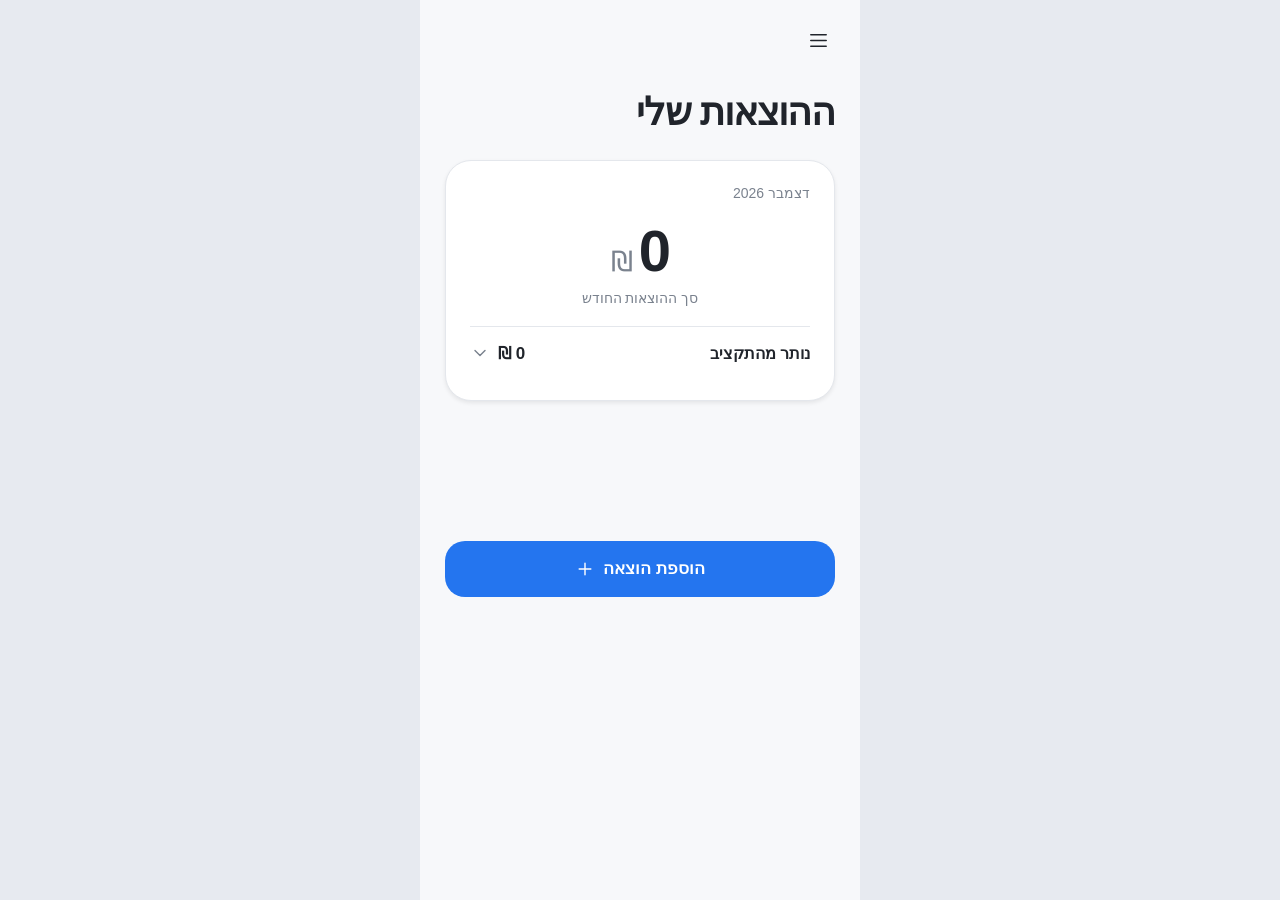
==== ui-reference/index.html @ cd1a4cd1 "Add web UI reference and ignore archive" ====
<!doctype html>
<html lang="he" dir="rtl">
<head>
  <meta charset="utf-8">
  <meta name="viewport" content="width=device-width, initial-scale=1, viewport-fit=cover">
  <title>ManyManager UI reference</title>
  <link rel="stylesheet" href="css/tokens.css">
  <link rel="stylesheet" href="css/base.css">
  <link rel="stylesheet" href="css/components.css">
  <link rel="stylesheet" href="css/screens/home.css">
  <link rel="stylesheet" href="css/screens/summary.css">
  <link rel="stylesheet" href="css/screens/budget.css">
  <link rel="stylesheet" href="css/screens/settings.css">
</head>
<body>
  <div id="app" class="app">
    <header class="topbar"><button id="menu-button" class="icon-button" type="button"></button></header>
    <main id="page-scroll" class="page-scroll"><div id="page" class="page"></div></main>
  </div>
  <div id="overlay-root"></div>
  <script type="module" src="js/app.js"></script>
</body>
</html>
---- ui-reference/css/tokens.css ----
:root {
  --background:#f7f8fa;
  --surface:#fff;
  --text:#20242b;
  --muted:#7a828e;
  --line:#e4e7ec;
  --field:#edf0f4;
  --blue:#1769eb;
  --selected:#e8f0ff;
  --outer:#e7eaf0;
  --white:#fff;
  --chip-border:#8db8ff;
  --button:#2475ef;
  --card-radius:26px;
  --chip-radius:12px}
:root[data-theme="dark"] {
  --background:#15171b;
  --surface:#22252b;
  --text:#f1f3f7;
  --muted:#a0a7b3;
  --line:#30343c;
  --field:#292d35;
  --blue:#73a6ff;
  --selected:#223c63;
  --outer:#101216}
---- ui-reference/css/base.css ----
* {
  box-sizing:border-box}
html,body {
  margin:0;
  min-height:100%;
  font-family:Roboto,"Noto Sans Hebrew","Arial",sans-serif;
  color:var(--text);
  background:var(--outer)}
button,input,textarea {
  font:inherit}
button {
  cursor:pointer}
button:disabled {
  cursor:default}
.app {
  width:min(100%,440px);
  height:100dvh;
  margin:auto;
  background:var(--background);
  display:flex;
  flex-direction:column;
  overflow:hidden}
.topbar {
  height:66px;
  flex:none;
  padding:18px 20px 4px;
  display:flex;
  align-items:center}
.page-scroll {
  flex:1;
  min-height:0;
  overflow:auto;
  overscroll-behavior:contain}
.page {
  padding:24px 25px 32px}
.muted {
  color:var(--muted)}
.blue {
  color:var(--blue)}
.divider {
  height:1px;
  background:var(--line)}
.spacer {
  flex:1}
h1,h2,p {
  margin:0}
h1 {
  font-size:34px;
  line-height:1.2;
  letter-spacing:-.03em}
h2 {
  font-size:19px;
  line-height:1.25}
button {
  border:0;
  background:none;
  color:inherit;
  text-align:inherit}
.icon-button {
  width:44px;
  height:44px;
  display:grid;
  place-items:center;
  padding:10px;
  flex:none}
.icon {
  width:23px;
  height:23px;
  display:block;
  fill:none;
  stroke:currentColor;
  stroke-width:1.7;
  stroke-linecap:round;
  stroke-linejoin:round}
.icon.small {
  width:20px;
  height:20px}
.icon.muted {
  color:var(--muted)}
input,textarea {
  outline:none}
.fade-in {
  animation:appear .18s ease}
@keyframes appear {
  from {
  opacity:.6}
to {
  opacity:1}
}
@media(max-width:440px) {
  html,body {
  background:var(--background)}
}
---- ui-reference/css/components.css ----
.card {
  background:var(--surface);
  border:1px solid var(--line);
  border-radius:var(--card-radius)}
.chip {
  background:var(--field);
  border:1px solid transparent;
  border-radius:var(--chip-radius);
  padding:11px;
  font-size:13px;
  min-height:48px}
.chip.selected {
  background:var(--selected);
  border-color:var(--chip-border);
  color:var(--blue)}
.primary {
  background:var(--button);
  color:#fff;
  border-radius:20px;
  font-weight:700}
.primary:disabled,.disabled {
  opacity:.45}
.month-row {
  display:flex;
  align-items:center;
  justify-content:center}
.month-label {
  flex:1;
  text-align:center;
  font-size:15px;
  font-weight:700}
.scrim {
  position:fixed;
  inset:0;
  background:rgba(0,0,0,.38);
  z-index:5;
  display:flex}
.overlay-stage {
  width:min(100%,440px);
  height:100%;
  margin-inline:auto;
  display:flex}
.drawer {
  width:min(320px,85%);
  height:100%;
  background:var(--surface);
  overflow:auto;
  padding:25px;
  animation:drawer-in .28s ease}
.drawer.from-right {
  margin-inline-start:0;
  border-radius:30px 0 0 30px}
.drawer.from-left {
  border-radius:0 30px 30px 0}
.drawer-head,.sheet-head {
  display:flex;
  align-items:center;
  margin-bottom:23px}
.drawer-head h2,.sheet-head h2 {
  flex:1;
  font-size:23px}
.drawer-nav {
  display:block;
  width:100%;
  font-size:17px;
  padding:20px 8px}
.sheet-wrap .overlay-stage {
  align-items:flex-end;
  justify-content:center}
.sheet {
  width:100%;
  max-height:92dvh;
  background:var(--surface);
  border-radius:30px 30px 0 0;
  overflow:auto;
  padding:25px;
  animation:sheet-in .32s ease-out}
.drag-area {
  height:48px;
  touch-action:none}
.drag-track {
  width:36px;
  height:5px;
  background:var(--line);
  border-radius:10px;
  margin:auto}
.field-label {
  display:block;
  font-size:14px;
  font-weight:700;
  margin-bottom:12px}
.sheet-field {
  display:block;
  width:100%;
  background:var(--field);
  border:0;
  border-radius:12px;
  padding:14px;
  min-height:48px;
  font-size:14px;
  color:var(--text)}
.sheet-field::placeholder {
  color:var(--muted)}
.form-row {
  display:flex;
  gap:12px}
.form-row>div {
  flex:1;
  min-width:0}
@keyframes sheet-in {
  from {
  transform:translateY(100%)}
to {
  transform:translateY(0)}
}
@keyframes drawer-in {
  from {
  opacity:.5}
to {
  opacity:1}
}

.intro {
  font-size:13px;
  color:var(--muted);
  margin-bottom:10px}

.amount-input {
  width:100%;
  font-size:44px;
  color:var(--text);
  border:0;
  border-bottom:1px solid var(--line);
  background:transparent;
  padding:8px 0;
  direction:ltr;
  text-align:start}
.amount-input::placeholder {
  color:var(--muted)}
.sheet .section {
  margin-top:23px}
.sheet .empty {
  font-size:13px;
  color:var(--muted)}
.sheet .form-row {
  margin-top:15px}
.sheet .save {
  width:100%;
  min-height:58px;
  margin-top:23px;
  font-size:17px;
  background:var(--blue)}

[dir=rtl] .month-row .icon {
  transform:scaleX(-1)}
---- ui-reference/css/screens/home.css ----
.home-title {
  font-size:38px}
.home-card {
  margin-top:24px;
  padding:24px 24px 20px;
  box-shadow:0 2px 4px rgba(0,0,0,.08)}
.home-month {
  font-size:14px;
  color:var(--muted)}
.amount-display {
  direction:ltr;
  display:flex;
  justify-content:center;
  align-items:baseline;
  gap:6px;
  margin-top:16px}
.amount-display .currency {
  font-size:28px;
  color:var(--muted)}
.amount-display .number {
  font-size:58px;
  font-weight:700;
  letter-spacing:-.03em}
.home-total-caption {
  text-align:center;
  color:var(--muted);
  font-size:14px;
  margin:6px 0 20px}
.budget-toggle {
  width:100%;
  display:flex;
  align-items:center;
  padding:16px 0;
  font-size:16px;
  font-weight:700;
  min-height:52px}
.budget-toggle .money {
  font-size:17px;
  direction:ltr}
.budget-toggle .icon {
  margin-inline-start:8px}
.budget-toggle.open .icon {
  transform:rotate(180deg)}
.budget-breakdown {
  border-top:1px solid var(--line);
  padding-top:14px;
  overflow:hidden}
.budget-breakdown[hidden] {
  display:none}
.budget-line {
  display:flex;
  justify-content:space-between;
  color:var(--muted);
  font-size:14px;
  padding-bottom:10px}
.budget-empty {
  text-align:center;
  color:var(--muted);
  font-size:14px;
  padding:12px 0 6px}
.add-expense {
  margin-top:140px;
  height:56px;
  width:100%;
  display:flex;
  justify-content:center;
  align-items:center;
  gap:8px;
  font-size:17px}
.home-bottom {
  height:24px}
---- ui-reference/css/screens/summary.css ----
.summary-month {
  margin-top:28px}
.summary-amount {
  margin:17px 0 6px;
  display:flex;
  justify-content:center;
  align-items:baseline;
  direction:ltr;
  gap:5px}
.summary-amount .currency {
  font-size:26px;
  color:var(--muted)}
.summary-amount .number {
  font-size:48px;
  font-weight:700}
.count {
  text-align:center;
  font-size:13px;
  color:var(--muted)}
.tabs {
  display:flex;
  margin-top:26px}
.tab {
  flex:1;
  min-width:0;
  min-height:49px;
  padding:10px 3px;
  text-align:center;
  font-size:13px;
  color:var(--muted);
  border-bottom:1px solid var(--line)}
.tab.selected {
  font-weight:700;
  color:var(--blue);
  border-bottom:2px solid var(--blue)}
.summary-panel {
  margin-top:25px}
.summary-panel h2 {
  margin-bottom:7px}
.summary-panel .description {
  font-size:12px;
  color:var(--muted);
  margin-bottom:15px}
.summary-panel .empty {
  font-size:13px;
  color:var(--muted)}
.summary-panel .explanation {
  font-size:12px;
  line-height:1.3;
  color:var(--muted);
  margin-top:19px}
.summary-panel.all .description {
  margin-bottom:25px}
---- ui-reference/css/screens/budget.css ----
.budget-page .month-row {
  margin-top:28px}
.budget-card {
  margin-top:24px;
  padding:24px}
.budget-card .caption {
  font-size:13px;
  color:var(--muted)}
.budget-card .total {
  font-size:40px;
  font-weight:700;
  direction:ltr;
  text-align:start;
  margin-top:12px}
.budget-no-sources {
  font-size:14px;
  color:var(--muted);
  margin-top:24px}
.manage-sources {
  display:block;
  width:100%;
  min-height:48px;
  margin-top:16px;
  padding:14px;
  text-align:start;
  font-size:14px;
  color:var(--blue)}
---- ui-reference/css/screens/settings.css ----
.settings-heading {
  font-size:12px;
  color:var(--muted);
  margin-top:28px;
  margin-bottom:8px}
.settings-heading.first {
  margin-top:28px}
.setting-row {
  width:100%;
  min-height:78px;
  display:flex;
  align-items:center;
  padding:14px 0}
.setting-row .icon {
  width:24px;
  height:24px;
  color:var(--muted);
  margin-inline-end:16px}
.setting-copy {
  flex:1;
  min-width:0}
.setting-title {
  display:block;
  font-size:16px}
.setting-subtitle {
  display:block;
  font-size:12px;
  color:var(--muted);
  margin-top:6px}
.setting-chevron {
  font-size:18px;
  color:var(--muted);
  transition:transform .18s}
.setting-row[aria-expanded=true] .setting-chevron {
  transform:rotate(90deg)}
.setting-details {
  padding-inline-start:40px;
  padding-bottom:20px}
.setting-details[hidden] {
  display:none}
.setting-details .empty {
  color:var(--muted);
  font-size:13px}
.setting-form {
  display:flex;
  align-items:center;
  gap:8px;
  margin-top:14px}
.setting-form input {
  flex:1;
  min-width:0}
.setting-form button {
  min-height:48px;
  padding:12px}
.chips {
  display:flex;
  flex-wrap:wrap;
  gap:8px}
.setting-divider {
  margin-top:20px}
.settings-note {
  font-size:12px;
  color:var(--muted)}
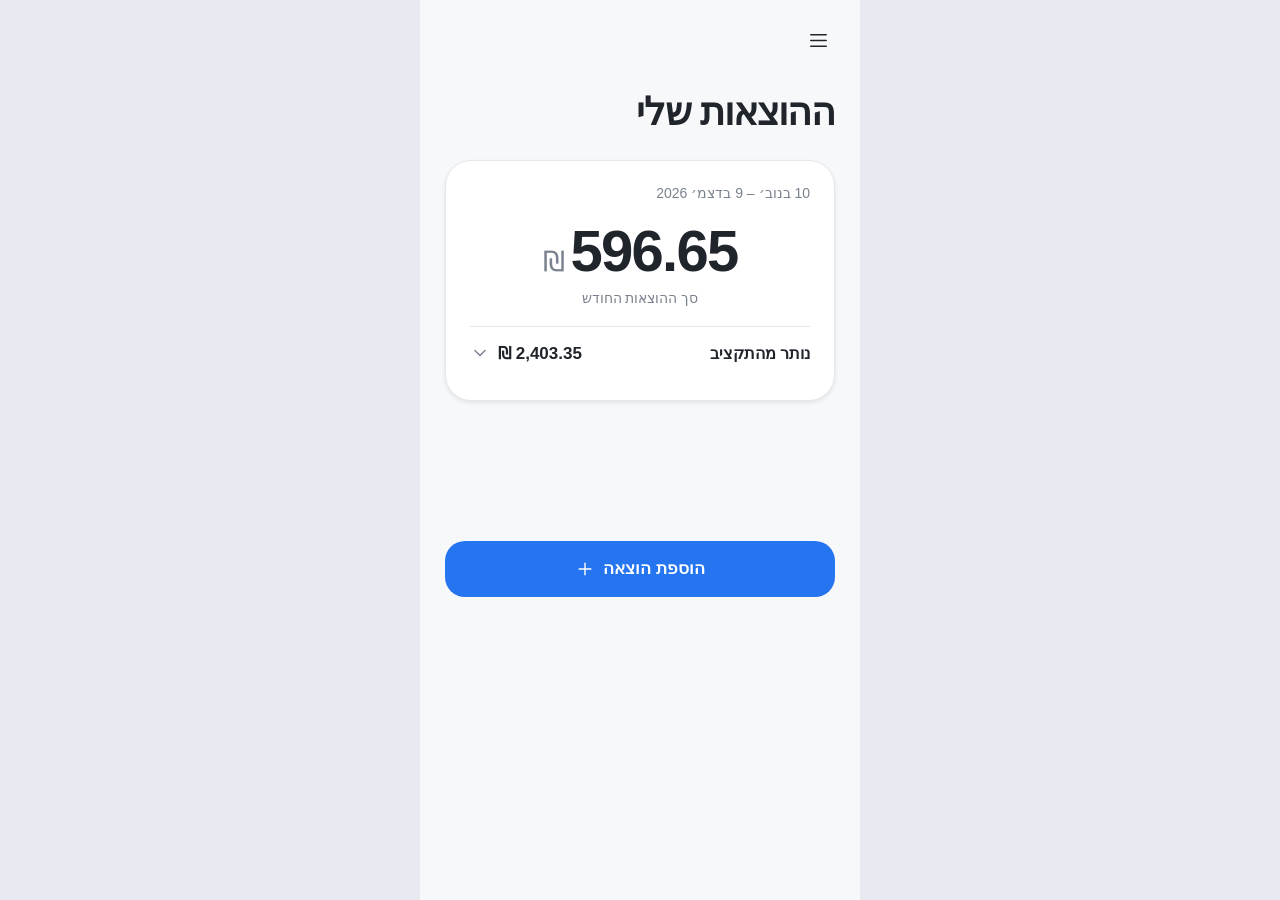
==== commit f89b54a8: "Simplify HTML design preview and add Python launcher" ====
--- a/ui-reference/index.html
+++ b/ui-reference/index.html
@@ -4,6 +4,7 @@
   <meta charset="utf-8">
   <meta name="viewport" content="width=device-width, initial-scale=1, viewport-fit=cover">
   <title>ManyManager UI reference</title>
+  <link rel="icon" href="data:,">
   <link rel="stylesheet" href="css/tokens.css">
   <link rel="stylesheet" href="css/base.css">
   <link rel="stylesheet" href="css/components.css">
@@ -11,6 +12,7 @@
   <link rel="stylesheet" href="css/screens/summary.css">
   <link rel="stylesheet" href="css/screens/budget.css">
   <link rel="stylesheet" href="css/screens/settings.css">
+  <link rel="stylesheet" href="css/screens/categories.css">
 </head>
 <body>
   <div id="app" class="app">
--- a/ui-reference/css/tokens.css
+++ b/ui-reference/css/tokens.css
@@ -1,6 +1,7 @@
 :root {
   --background:#f7f8fa;
   --surface:#fff;
+  --secondary-action-pressed:rgba(32,36,43,.08);
   --text:#20242b;
   --muted:#7a828e;
   --line:#e4e7ec;
@@ -16,6 +17,7 @@
 :root[data-theme="dark"] {
   --background:#15171b;
   --surface:#22252b;
+  --secondary-action-pressed:rgba(241,243,247,.12);
   --text:#f1f3f7;
   --muted:#a0a7b3;
   --line:#30343c;
--- a/ui-reference/css/components.css
+++ b/ui-reference/css/components.css
@@ -13,6 +13,11 @@
   background:var(--selected);
   border-color:var(--chip-border);
   color:var(--blue)}
+.secondary-action {
+  background:var(--surface);
+  color:var(--text)}
+.secondary-action:active {
+  box-shadow:inset 0 0 0 100vmax var(--secondary-action-pressed)}
 .primary {
   background:var(--button);
   color:#fff;
@@ -153,3 +158,43 @@
 
 [dir=rtl] .month-row .icon {
   transform:scaleX(-1)}
+
+.expense-choices{display:flex;flex-direction:column;gap:8px}
+.expense-choices .chip{text-align:start;font-size:14px}
+.new-category{display:block;width:100%;margin-top:8px;text-align:start;font-size:14px;color:var(--blue)}
+.dialog-wrap .overlay-stage{align-items:center;justify-content:center}
+.dialog-panel{width:calc(100% - 32px);max-height:90dvh;overflow:auto;background:var(--surface);border:1px solid var(--line);border-radius:26px;padding:24px;box-shadow:0 12px 32px rgba(0,0,0,.18)}
+.dialog-panel h2{font-size:23px;margin-bottom:10px}
+.dialog-month{font-size:13px;color:var(--muted);margin-bottom:24px}
+.dialog-panel .sheet-field{margin-top:0}
+.dialog-actions{display:flex;justify-content:flex-end;gap:8px;margin-top:24px}
+.dialog-actions button{min-height:48px;padding:12px 16px;border-radius:12px;font-size:14px}
+.dialog-actions .primary{background:var(--blue)}
+.form-error{font-size:13px;color:#b3261e;margin-top:10px}
+.form-error[hidden]{display:none}
+.current-budget{font-size:14px;margin-top:20px}
+.dialog-panel .field-label{margin-top:20px}
+.dialog-panel .initial-label{font-weight:400}
+.adjustment-row{display:flex;align-items:center;gap:8px}
+.adjustment-row input{flex:1;min-width:0}
+.adjustment-row .chip{width:48px;height:48px;min-height:48px;text-align:center;font-size:20px}
+.source-preview{font-size:16px;font-weight:700;margin-top:20px}
+.expense-details-panel{display:flex;flex-direction:column;max-height:90dvh;overflow:hidden}
+.expense-details-header{display:flex;align-items:center;justify-content:space-between;gap:12px}
+.expense-details-header h2{font-size:22px;margin:0}
+.expense-details-fields{overflow:auto;min-height:0;margin-top:12px}
+.expense-detail-field{padding:12px 0 4px}
+.detail-label{font-size:12px;color:var(--muted);display:block;margin-bottom:4px}
+.detail-value{font-size:16px;color:var(--text);white-space:pre-wrap;overflow-wrap:anywhere}
+.expense-details-actions{display:flex;align-items:center;gap:12px;margin-top:16px}
+.expense-details-primary-actions{display:flex;flex:2;gap:6px;min-width:0}
+.expense-details-primary-actions button,.detail-delete{flex:1;min-width:0;min-height:48px;padding:10px;white-space:normal;overflow-wrap:anywhere;border-radius:12px}
+.detail-delete{color:#b71c1c}
+[data-theme=dark] .detail-delete{color:#ff8a80}
+.expense-details-read-actions{display:flex;margin-top:16px}
+.expense-details-read-actions button{min-height:48px;padding:12px 24px}
+.detail-new-category{min-height:48px;color:var(--blue);text-align:start}
+#expense-details-error{font-size:13px;margin-top:12px}
+#expense-details-error[hidden]{display:none}
+.summary-breakdown-row{width:100%;text-align:start}
+.summary-breakdown-row:active{box-shadow:inset 0 0 0 100vmax var(--secondary-action-pressed)}
--- a/ui-reference/css/screens/summary.css
+++ b/ui-reference/css/screens/summary.css
@@ -51,3 +51,58 @@
   margin-top:19px}
 .summary-panel.all .description {
   margin-bottom:25px}
+
+/* Approved unified summary cards, shared with the native Android presentation. */
+.summary-group-card {
+  margin-top:12px;
+  background:var(--field);
+  border-radius:var(--chip-radius);
+  overflow:hidden}
+.summary-breakdown-row {
+  display:grid;
+  grid-template-columns:minmax(0,1fr) auto;
+  gap:6px 12px;
+  width:100%;
+  min-height:48px;
+  padding:16px;
+  text-align:start}
+.summary-group-name {
+  font-size:14px;
+  font-weight:700;
+  overflow-wrap:anywhere}
+.summary-chevron {color:var(--muted);align-self:start}
+.summary-group-total {font-size:16px;font-weight:700;overflow-wrap:anywhere}
+.summary-group-count {font-size:12px;color:var(--muted);align-self:center;overflow-wrap:anywhere}
+.summary-inline-expenses {overflow:visible}
+.summary-expense-row {
+  display:flex;
+  flex-direction:column;
+  gap:5px;
+  width:100%;
+  min-height:48px;
+  padding:14px 16px;
+  text-align:start;
+  background:transparent;
+  overflow-wrap:anywhere}
+.expense-row-amount {font-size:18px;font-weight:700;line-height:1.3}
+.expense-row-secondary {font-size:12px;line-height:1.5;color:var(--muted)}
+.expense-row-note {
+  display:-webkit-box;
+  -webkit-box-orient:vertical;
+  -webkit-line-clamp:2;
+  overflow:hidden;
+  font-size:13px;
+  line-height:1.4;
+  white-space:pre-line}
+.summary-inline-expenses .summary-expense-row {border-top:1px solid var(--line)}
+.summary-panel.all .summary-expense-row + .summary-expense-row {border-top:1px solid var(--line)}
+.summary-breakdown-row:active,.summary-expense-row:active {background:var(--secondary-action-pressed)}
+.summary-breakdown-row:focus-visible,.summary-expense-row:focus-visible {
+  outline:2px solid var(--blue);outline-offset:-3px;border-radius:var(--chip-radius)}
+@media(prefers-reduced-motion:no-preference) {
+  .summary-inline-expenses:not([hidden]) {animation:group-appear .14s ease-out}
+}
+@keyframes group-appear {from{opacity:.55}to{opacity:1}}
+@media(prefers-reduced-motion:reduce) {
+  .summary.fade-in,.summary-inline-expenses {animation:none}
+}
--- a/ui-reference/css/screens/budget.css
+++ b/ui-reference/css/screens/budget.css
@@ -1,27 +1,10 @@
-.budget-page .month-row {
-  margin-top:28px}
-.budget-card {
-  margin-top:24px;
-  padding:24px}
-.budget-card .caption {
-  font-size:13px;
-  color:var(--muted)}
-.budget-card .total {
-  font-size:40px;
-  font-weight:700;
-  direction:ltr;
-  text-align:start;
-  margin-top:12px}
-.budget-no-sources {
-  font-size:14px;
-  color:var(--muted);
-  margin-top:24px}
-.manage-sources {
-  display:block;
-  width:100%;
-  min-height:48px;
-  margin-top:16px;
-  padding:14px;
-  text-align:start;
-  font-size:14px;
-  color:var(--blue)}
+.budget-page .month-row{margin-top:28px}
+.budget-card{margin-top:24px;padding:24px}
+.budget-card .caption{font-size:13px;color:var(--muted)}
+.budget-card .total{font-size:40px;font-weight:700;direction:ltr;text-align:start;margin-top:12px}
+.source-heading{margin-top:24px}
+.budget-no-sources{font-size:14px;color:var(--muted);margin-top:15px}
+.source-row{display:flex;align-items:center;width:100%;min-height:66px;padding:20px;text-align:start;margin-top:16px;font-size:16px;font-weight:700}
+.source-row span:first-child{flex:1;min-width:0;overflow-wrap:anywhere}
+.source-row span:last-child{font-size:17px;font-weight:400}
+.add-source{display:block;width:100%;min-height:48px;margin-top:16px;padding:14px;text-align:start;font-size:14px}
--- a/ui-reference/css/screens/settings.css
+++ b/ui-reference/css/screens/settings.css
@@ -1,63 +1,11 @@
-.settings-heading {
-  font-size:12px;
-  color:var(--muted);
-  margin-top:28px;
-  margin-bottom:8px}
-.settings-heading.first {
-  margin-top:28px}
-.setting-row {
-  width:100%;
-  min-height:78px;
-  display:flex;
-  align-items:center;
-  padding:14px 0}
-.setting-row .icon {
-  width:24px;
-  height:24px;
-  color:var(--muted);
-  margin-inline-end:16px}
-.setting-copy {
-  flex:1;
-  min-width:0}
-.setting-title {
-  display:block;
-  font-size:16px}
-.setting-subtitle {
-  display:block;
-  font-size:12px;
-  color:var(--muted);
-  margin-top:6px}
-.setting-chevron {
-  font-size:18px;
-  color:var(--muted);
-  transition:transform .18s}
-.setting-row[aria-expanded=true] .setting-chevron {
-  transform:rotate(90deg)}
-.setting-details {
-  padding-inline-start:40px;
-  padding-bottom:20px}
-.setting-details[hidden] {
-  display:none}
-.setting-details .empty {
-  color:var(--muted);
-  font-size:13px}
-.setting-form {
-  display:flex;
-  align-items:center;
-  gap:8px;
-  margin-top:14px}
-.setting-form input {
-  flex:1;
-  min-width:0}
-.setting-form button {
-  min-height:48px;
-  padding:12px}
-.chips {
-  display:flex;
-  flex-wrap:wrap;
-  gap:8px}
-.setting-divider {
-  margin-top:20px}
-.settings-note {
-  font-size:12px;
-  color:var(--muted)}
+.settings-heading{font-size:12px;color:var(--muted);margin-top:25px;margin-bottom:8px}
+.setting-row{width:100%;min-height:78px;display:flex;align-items:center;padding:14px 0}
+.setting-row .icon{width:24px;height:24px;color:var(--muted);margin-inline-end:16px}
+.setting-copy{flex:1;min-width:0}
+.setting-title{display:block;font-size:16px}
+.setting-subtitle{display:block;font-size:12px;color:var(--muted);margin-top:6px}
+.setting-chevron{font-size:18px;color:var(--muted);transition:transform .18s}
+.setting-row[aria-expanded=true] .setting-chevron{transform:rotate(90deg)}
+.setting-details{padding-inline-start:40px;padding-bottom:20px}
+.setting-details[hidden]{display:none}
+.chips{display:flex;flex-wrap:wrap;gap:8px}
--- a/ui-reference/css/screens/categories.css
+++ b/ui-reference/css/screens/categories.css
@@ -0,0 +1,5 @@
+.categories-page h1{margin-top:12px}
+.category-empty{font-size:14px;color:var(--muted);margin-top:24px}
+.category-row{margin-top:16px;padding:20px;font-size:16px}
+.category-add{display:block;width:100%;min-height:48px;margin-top:16px;padding:14px;text-align:start;font-size:14px}
+[dir=rtl] .categories-page .icon{transform:scaleX(-1)}
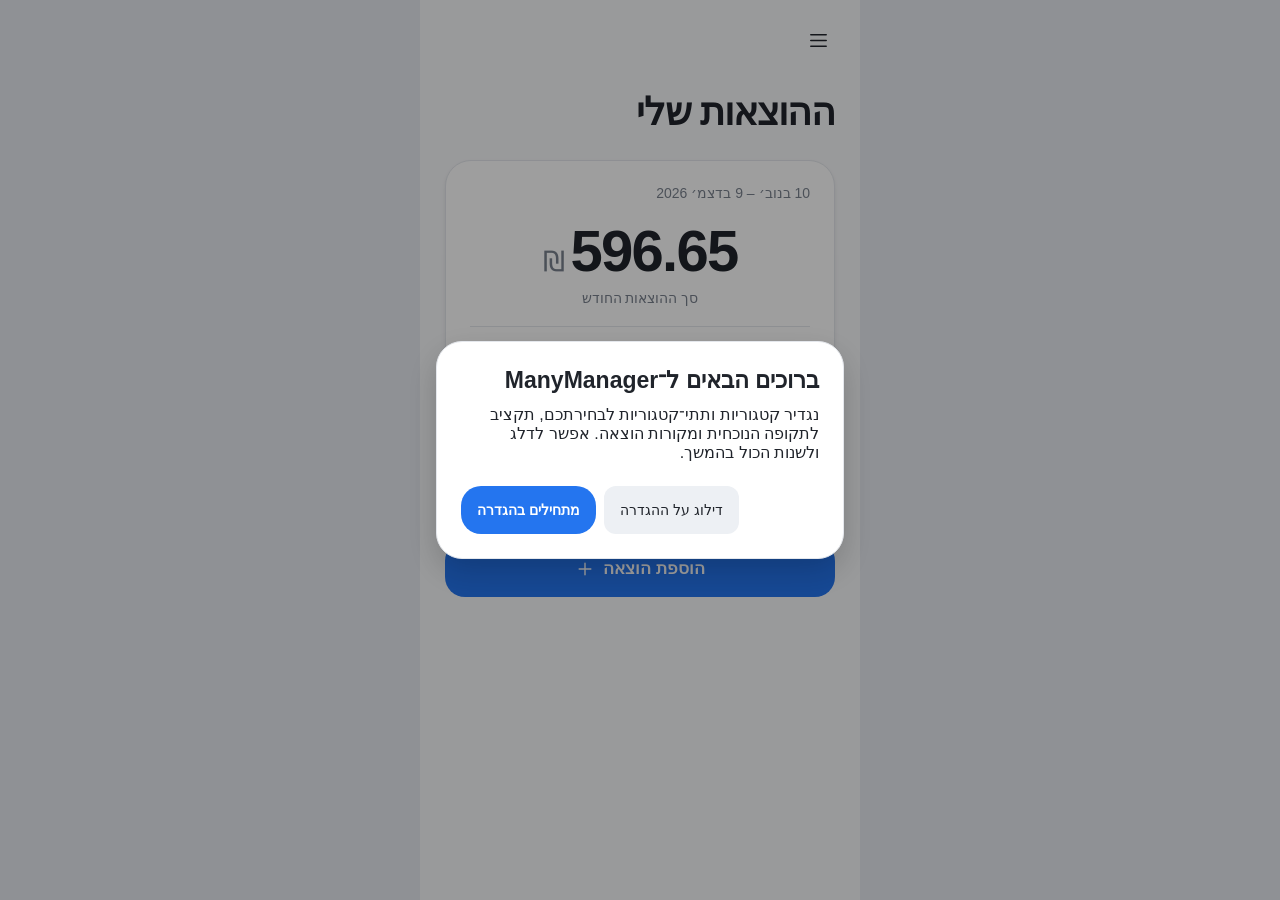
==== commit ae88e800: "Release 0.4.0: guided setup, subcategories and About settings" ====
--- a/ui-reference/index.html
+++ b/ui-reference/index.html
@@ -17,6 +17,7 @@
 <body>
   <div id="app" class="app">
     <header class="topbar"><button id="menu-button" class="icon-button" type="button"></button></header>
+    <div id="setup-banner"></div>
     <main id="page-scroll" class="page-scroll"><div id="page" class="page"></div></main>
   </div>
   <div id="overlay-root"></div>
--- a/ui-reference/css/components.css
+++ b/ui-reference/css/components.css
@@ -1,3 +1,16 @@
+.setup-banner { margin: 8px 16px; padding: 12px; }
+.setup-banner p { margin: 0 0 8px; }
+.setup-banner button { display:block; width:100%; margin-top:8px; }
+.action-button { min-height:48px; padding:12px 16px; border-radius:12px; font-size:14px; text-align:center; white-space:normal; overflow-wrap:anywhere; }
+.action-button.primary { background:var(--button); color:#fff; border-radius:20px; font-weight:700; }
+.action-button.secondary-action { background:var(--field); color:var(--text); }
+.action-button:active { box-shadow:inset 0 0 0 100vmax var(--secondary-action-pressed); }
+.action-button:focus-visible { outline:2px solid var(--blue); outline-offset:2px; }
+.action-button:disabled { background:var(--field); color:var(--muted); opacity:1; }
+.setup-banner .primary { margin-top:12px; font-size:16px; }
+.dialog-actions .action-button.primary { background:var(--button); }
+.dialog-actions .action-button { border-radius:12px; }
+.dialog-actions .action-button.primary { border-radius:20px; }
 .card {
   background:var(--surface);
   border:1px solid var(--line);
@@ -159,6 +172,14 @@
 [dir=rtl] .month-row .icon {
   transform:scaleX(-1)}
 
+.categories-page h1,#picker-title{overflow-wrap:anywhere}
+.category-field,.category-option{width:100%;text-align:start;white-space:normal;overflow-wrap:anywhere}
+.category-option{margin-top:8px}
+.expense-main-category{display:flex;align-items:center;justify-content:space-between;gap:10px;white-space:normal;overflow-wrap:anywhere}
+.category-choice-label{min-width:0}
+.category-picker-rows{max-height:58vh;overflow-y:auto}
+.category-picker-footer{flex-wrap:wrap}
+.category-picker-footer button{max-width:100%;white-space:normal;overflow-wrap:anywhere}
 .expense-choices{display:flex;flex-direction:column;gap:8px}
 .expense-choices .chip{text-align:start;font-size:14px}
 .new-category{display:block;width:100%;margin-top:8px;text-align:start;font-size:14px;color:var(--blue)}
--- a/ui-reference/css/screens/home.css
+++ b/ui-reference/css/screens/home.css
@@ -53,6 +53,10 @@
   color:var(--muted);
   font-size:14px;
   padding-bottom:10px}
+.budget-source {flex-direction:column;gap:4px;align-items:stretch}
+.budget-source span:last-child {text-align:start}
+.budget-source span:first-child {color:var(--text)}
+.budget-toggle .spacer,.budget-toggle .money {flex:1;min-width:0}
 .budget-empty {
   text-align:center;
   color:var(--muted);
--- a/ui-reference/css/screens/budget.css
+++ b/ui-reference/css/screens/budget.css
@@ -4,7 +4,7 @@
 .budget-card .total{font-size:40px;font-weight:700;direction:ltr;text-align:start;margin-top:12px}
 .source-heading{margin-top:24px}
 .budget-no-sources{font-size:14px;color:var(--muted);margin-top:15px}
-.source-row{display:flex;align-items:center;width:100%;min-height:66px;padding:20px;text-align:start;margin-top:16px;font-size:16px;font-weight:700}
+.source-row{display:flex;flex-direction:column;align-items:stretch;gap:8px;width:100%;min-height:66px;padding:20px;text-align:start;margin-top:16px;font-size:16px;font-weight:700}
 .source-row span:first-child{flex:1;min-width:0;overflow-wrap:anywhere}
 .source-row span:last-child{font-size:17px;font-weight:400}
 .add-source{display:block;width:100%;min-height:48px;margin-top:16px;padding:14px;text-align:start;font-size:14px}
--- a/ui-reference/css/screens/categories.css
+++ b/ui-reference/css/screens/categories.css
@@ -1,5 +1,10 @@
 .categories-page h1{margin-top:12px}
 .category-empty{font-size:14px;color:var(--muted);margin-top:24px}
 .category-row{margin-top:16px;padding:20px;font-size:16px}
+.category-item{display:flex;gap:12px;align-items:center;justify-content:space-between;min-height:48px}
+.category-item>span{min-width:0;overflow-wrap:anywhere}
+.category-item .action-button{flex-shrink:0;max-width:55%;min-height:48px}
+.subcategory-rows{padding-inline-start:20px}
+.category-row>.secondary-action{margin-top:12px;min-height:48px}
 .category-add{display:block;width:100%;min-height:48px;margin-top:16px;padding:14px;text-align:start;font-size:14px}
 [dir=rtl] .categories-page .icon{transform:scaleX(-1)}
